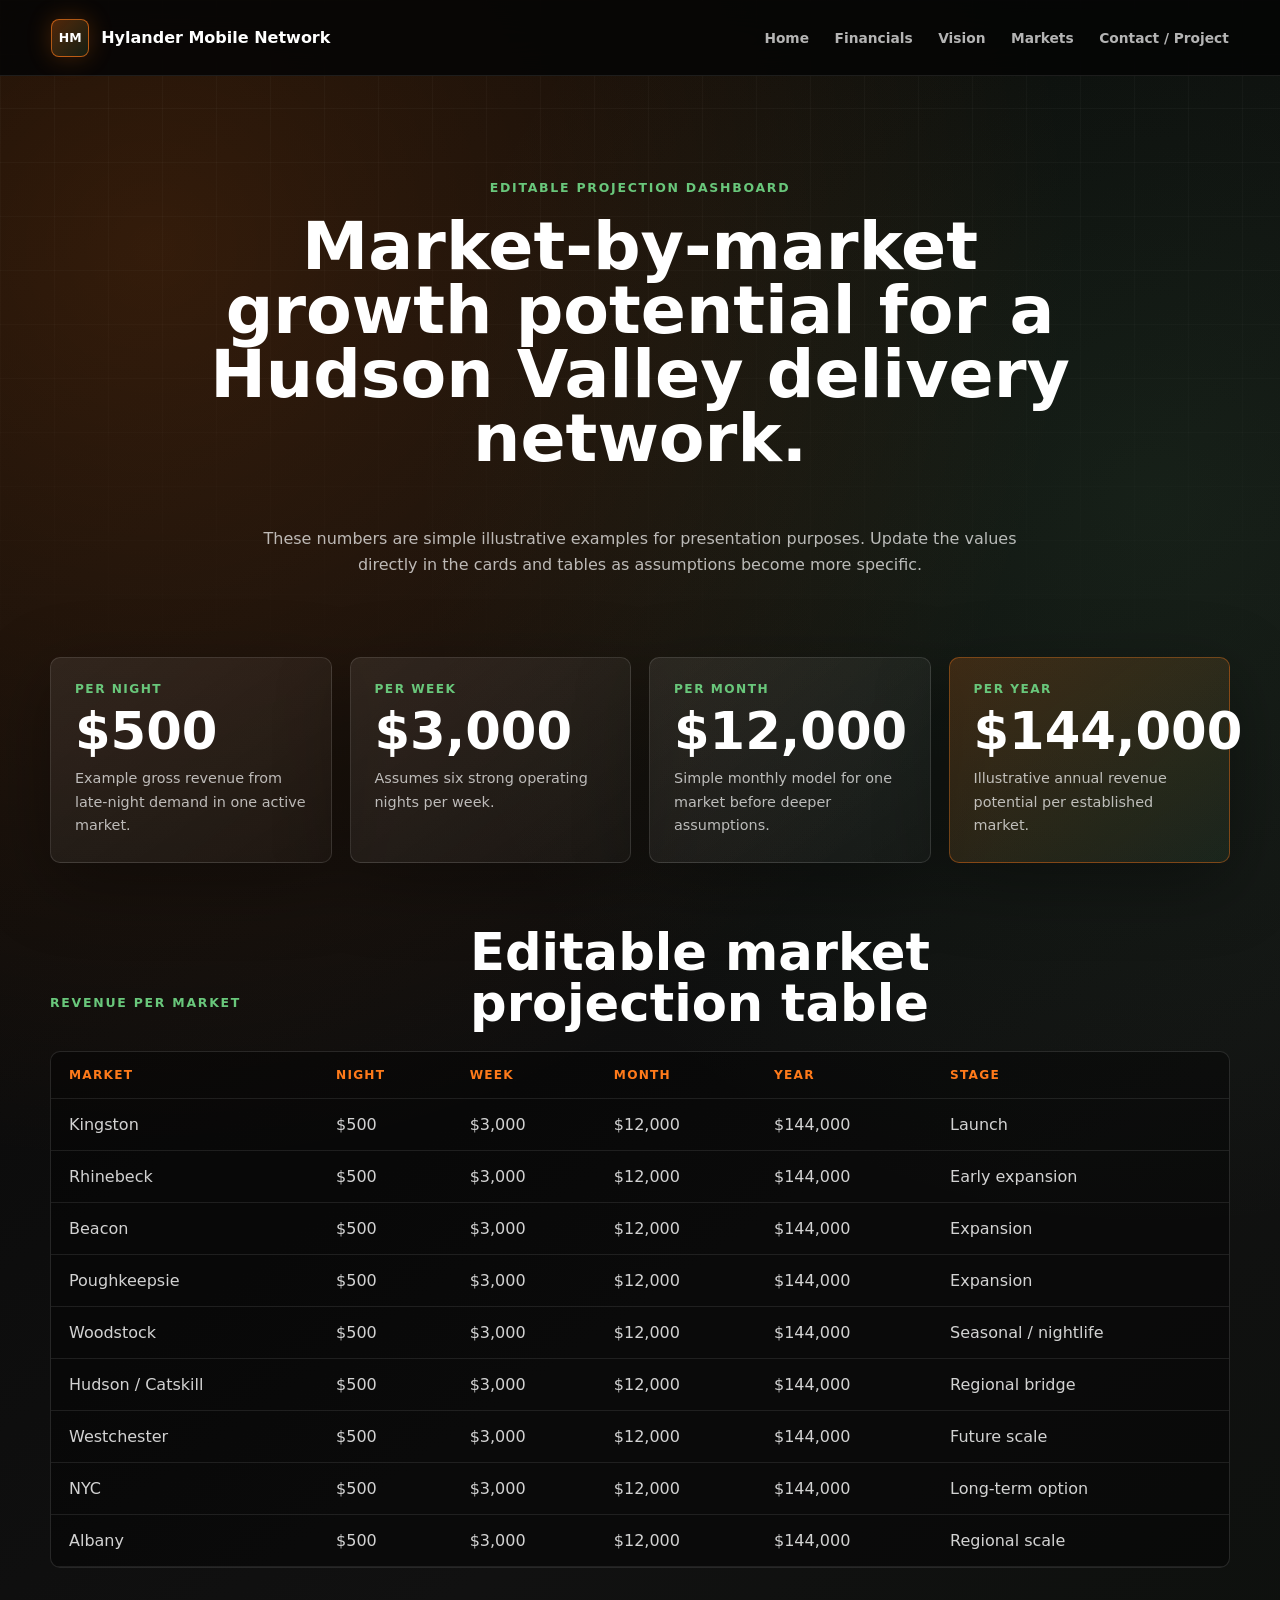
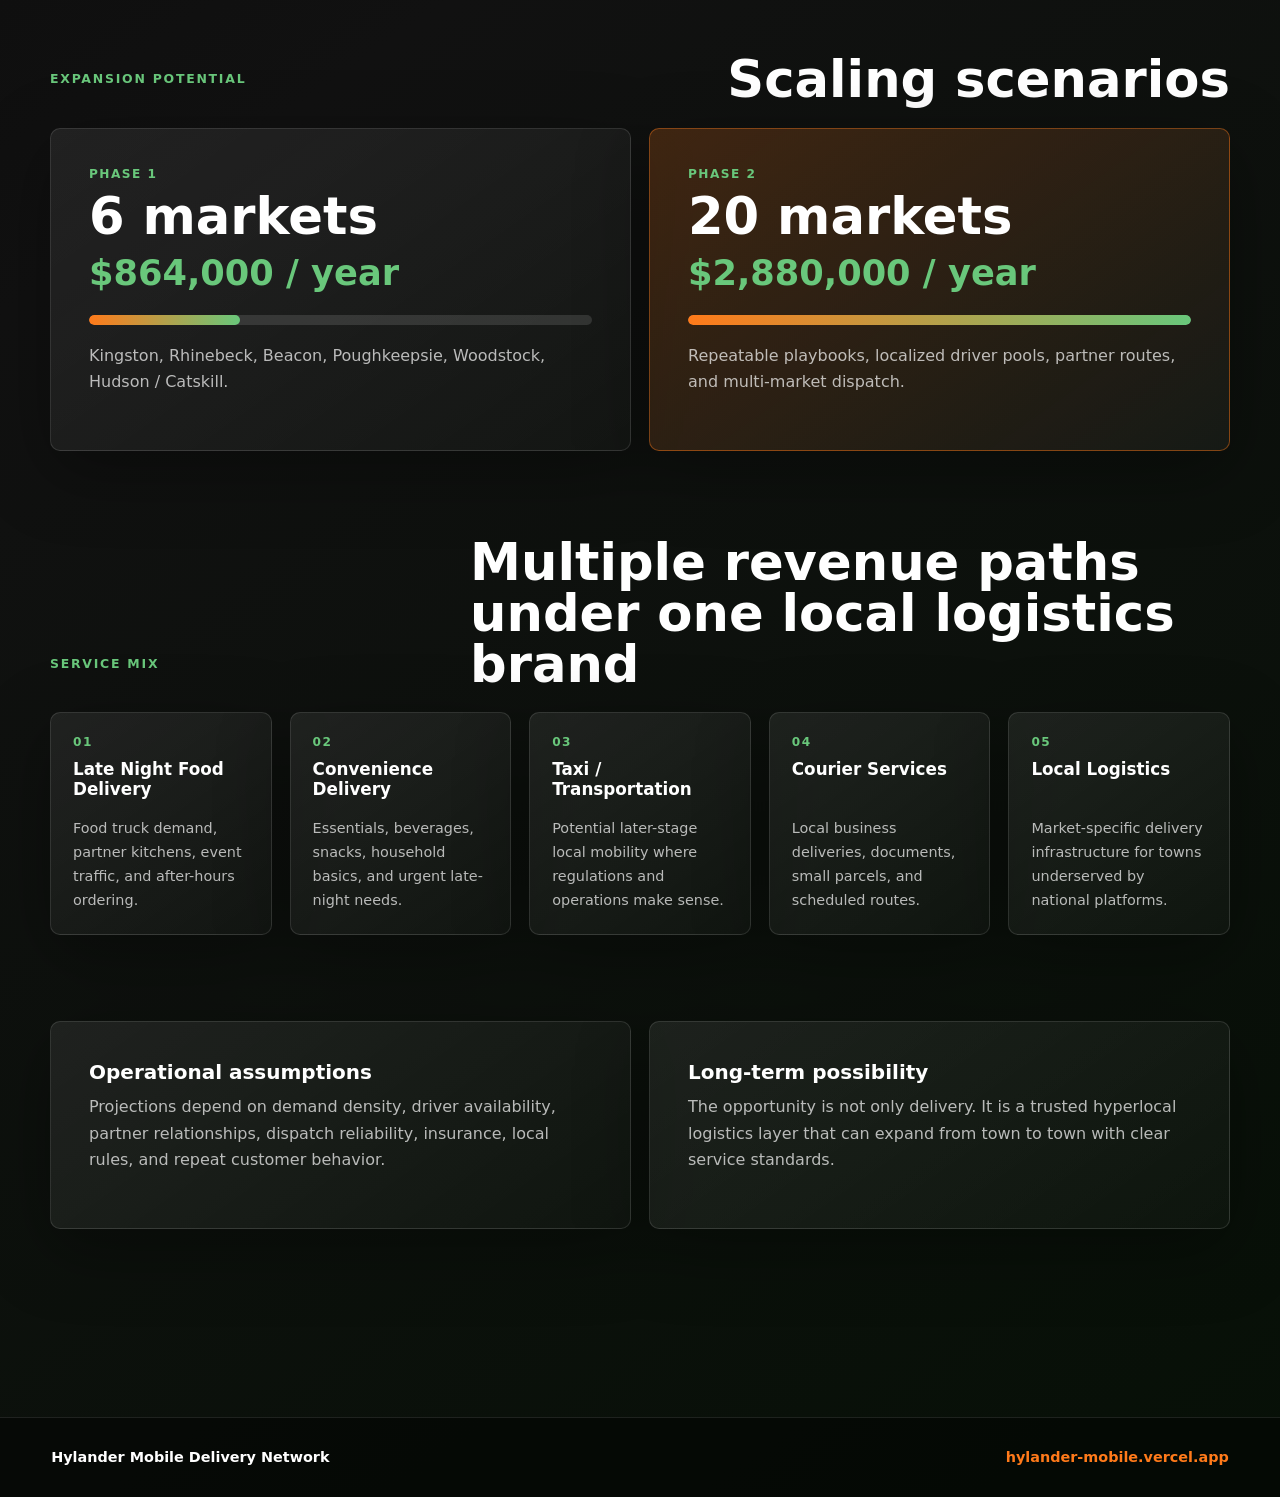
==== financials.html @ 1e16a2a3 "Add financials presentation site" ====
<!DOCTYPE html>
<html lang="en">
  <head>
    <meta charset="UTF-8" />
    <meta name="viewport" content="width=device-width, initial-scale=1.0" />
    <title>Financials | Hylander Mobile Delivery Network</title>
    <link rel="stylesheet" href="style.css" />
  </head>
  <body>
    <header class="site-nav">
      <a class="nav-logo" href="index.html" aria-label="Hylander Mobile Delivery Network home">
        <span class="logo-mark">HM</span>
        <span>Hylander Mobile Network</span>
      </a>

      <nav class="nav-links" aria-label="Primary navigation">
        <a href="index.html">Home</a>
        <a href="financials.html">Financials</a>
        <a href="index.html#vision">Vision</a>
        <a href="index.html#markets">Markets</a>
        <a href="index.html#project">Contact / Project</a>
      </nav>
    </header>

    <main class="financial-page">
      <section class="financial-hero">
        <p class="eyebrow">Editable Projection Dashboard</p>
        <h1>Market-by-market growth potential for a Hudson Valley delivery network.</h1>
        <p>
          These numbers are simple illustrative examples for presentation purposes. Update the values
          directly in the cards and tables as assumptions become more specific.
        </p>
      </section>

      <section class="metric-grid" aria-label="Core revenue assumptions">
        <article class="metric-card">
          <span>Per Night</span>
          <strong data-count="500">$500</strong>
          <p>Example gross revenue from late-night demand in one active market.</p>
        </article>
        <article class="metric-card">
          <span>Per Week</span>
          <strong data-count="3000">$3,000</strong>
          <p>Assumes six strong operating nights per week.</p>
        </article>
        <article class="metric-card">
          <span>Per Month</span>
          <strong data-count="12000">$12,000</strong>
          <p>Simple monthly model for one market before deeper assumptions.</p>
        </article>
        <article class="metric-card accent">
          <span>Per Year</span>
          <strong data-count="144000">$144,000</strong>
          <p>Illustrative annual revenue potential per established market.</p>
        </article>
      </section>

      <section class="dashboard-section">
        <div class="section-heading">
          <p class="section-kicker">Revenue Per Market</p>
          <h2>Editable market projection table</h2>
        </div>

        <div class="table-wrap">
          <table>
            <thead>
              <tr>
                <th>Market</th>
                <th>Night</th>
                <th>Week</th>
                <th>Month</th>
                <th>Year</th>
                <th>Stage</th>
              </tr>
            </thead>
            <tbody>
              <tr><td>Kingston</td><td>$500</td><td>$3,000</td><td>$12,000</td><td>$144,000</td><td>Launch</td></tr>
              <tr><td>Rhinebeck</td><td>$500</td><td>$3,000</td><td>$12,000</td><td>$144,000</td><td>Early expansion</td></tr>
              <tr><td>Beacon</td><td>$500</td><td>$3,000</td><td>$12,000</td><td>$144,000</td><td>Expansion</td></tr>
              <tr><td>Poughkeepsie</td><td>$500</td><td>$3,000</td><td>$12,000</td><td>$144,000</td><td>Expansion</td></tr>
              <tr><td>Woodstock</td><td>$500</td><td>$3,000</td><td>$12,000</td><td>$144,000</td><td>Seasonal / nightlife</td></tr>
              <tr><td>Hudson / Catskill</td><td>$500</td><td>$3,000</td><td>$12,000</td><td>$144,000</td><td>Regional bridge</td></tr>
              <tr><td>Westchester</td><td>$500</td><td>$3,000</td><td>$12,000</td><td>$144,000</td><td>Future scale</td></tr>
              <tr><td>NYC</td><td>$500</td><td>$3,000</td><td>$12,000</td><td>$144,000</td><td>Long-term option</td></tr>
              <tr><td>Albany</td><td>$500</td><td>$3,000</td><td>$12,000</td><td>$144,000</td><td>Regional scale</td></tr>
            </tbody>
          </table>
        </div>
      </section>

      <section class="dashboard-section">
        <div class="section-heading">
          <p class="section-kicker">Expansion Potential</p>
          <h2>Scaling scenarios</h2>
        </div>

        <div class="scenario-grid">
          <article class="scenario-card">
            <span>Phase 1</span>
            <h3>6 markets</h3>
            <strong>$864,000 / year</strong>
            <div class="bar"><span style="width: 30%"></span></div>
            <p>Kingston, Rhinebeck, Beacon, Poughkeepsie, Woodstock, Hudson / Catskill.</p>
          </article>
          <article class="scenario-card featured">
            <span>Phase 2</span>
            <h3>20 markets</h3>
            <strong>$2,880,000 / year</strong>
            <div class="bar"><span style="width: 100%"></span></div>
            <p>Repeatable playbooks, localized driver pools, partner routes, and multi-market dispatch.</p>
          </article>
        </div>
      </section>

      <section class="dashboard-section service-section">
        <div class="section-heading">
          <p class="section-kicker">Service Mix</p>
          <h2>Multiple revenue paths under one local logistics brand</h2>
        </div>

        <div class="service-grid">
          <article><span>01</span><strong>Late Night Food Delivery</strong><p>Food truck demand, partner kitchens, event traffic, and after-hours ordering.</p></article>
          <article><span>02</span><strong>Convenience Delivery</strong><p>Essentials, beverages, snacks, household basics, and urgent late-night needs.</p></article>
          <article><span>03</span><strong>Taxi / Transportation</strong><p>Potential later-stage local mobility where regulations and operations make sense.</p></article>
          <article><span>04</span><strong>Courier Services</strong><p>Local business deliveries, documents, small parcels, and scheduled routes.</p></article>
          <article><span>05</span><strong>Local Logistics</strong><p>Market-specific delivery infrastructure for towns underserved by national platforms.</p></article>
        </div>
      </section>

      <section class="dashboard-section assumption-grid">
        <article class="story-card">
          <h3>Operational assumptions</h3>
          <p>
            Projections depend on demand density, driver availability, partner relationships,
            dispatch reliability, insurance, local rules, and repeat customer behavior.
          </p>
        </article>
        <article class="story-card">
          <h3>Long-term possibility</h3>
          <p>
            The opportunity is not only delivery. It is a trusted hyperlocal logistics layer
            that can expand from town to town with clear service standards.
          </p>
        </article>
      </section>
    </main>

    <footer class="site-footer">
      <span>Hylander Mobile Delivery Network</span>
      <a href="https://hylander-mobile.vercel.app/">hylander-mobile.vercel.app</a>
    </footer>

    <script src="script.js"></script>
  </body>
</html>
---- style.css ----
:root {
  --bg: #050505;
  --surface: rgba(14, 14, 14, 0.78);
  --surface-strong: rgba(8, 8, 8, 0.94);
  --text: #ffffff;
  --muted: rgba(255, 255, 255, 0.7);
  --faint: rgba(255, 255, 255, 0.12);
  --orange: #ff7a1a;
  --orange-soft: rgba(255, 122, 26, 0.24);
  --green: #69c77b;
  --shadow: 0 24px 90px rgba(0, 0, 0, 0.6);
  font-family: Inter, ui-sans-serif, system-ui, -apple-system, BlinkMacSystemFont, "Segoe UI", sans-serif;
}

* {
  box-sizing: border-box;
}

html {
  scroll-behavior: smooth;
}

body {
  min-height: 100%;
  margin: 0;
  background:
    radial-gradient(circle at 12% 8%, rgba(255, 122, 26, 0.18), transparent 30%),
    radial-gradient(circle at 90% 16%, rgba(105, 199, 123, 0.1), transparent 26%),
    linear-gradient(145deg, #050505 0%, #111111 48%, #071007 100%);
  color: var(--text);
}

body::before {
  position: fixed;
  inset: 0;
  z-index: -1;
  content: "";
  pointer-events: none;
  background-image: linear-gradient(rgba(255, 255, 255, 0.035) 1px, transparent 1px),
    linear-gradient(90deg, rgba(255, 255, 255, 0.03) 1px, transparent 1px);
  background-size: 54px 54px;
  mask-image: linear-gradient(to bottom, black, transparent 86%);
}

a {
  color: inherit;
  text-decoration: none;
}

button {
  font: inherit;
}

.site-nav {
  position: sticky;
  top: 0;
  z-index: 20;
  display: flex;
  align-items: center;
  justify-content: space-between;
  gap: 24px;
  min-height: 76px;
  padding: 0 clamp(16px, 4vw, 54px);
  border-bottom: 1px solid rgba(255, 255, 255, 0.09);
  background: rgba(5, 5, 5, 0.88);
  backdrop-filter: blur(18px);
}

.nav-logo {
  display: inline-flex;
  align-items: center;
  gap: 12px;
  color: var(--text);
  font-weight: 900;
  letter-spacing: 0;
}

.logo-mark {
  display: grid;
  place-items: center;
  width: 38px;
  height: 38px;
  border: 1px solid rgba(255, 122, 26, 0.65);
  border-radius: 8px;
  background: linear-gradient(135deg, rgba(255, 122, 26, 0.3), rgba(105, 199, 123, 0.12));
  box-shadow: 0 0 24px var(--orange-soft);
  font-size: 0.78rem;
}

.nav-links {
  display: flex;
  align-items: center;
  justify-content: flex-end;
  gap: clamp(12px, 2vw, 26px);
  color: var(--muted);
  font-size: 0.86rem;
  font-weight: 800;
}

.nav-links a {
  transition: color 160ms ease;
}

.nav-links a:hover {
  color: var(--orange);
}

.deck-hero {
  position: relative;
  height: calc(100vh - 76px);
  min-height: 620px;
  overflow: hidden;
}

.intro-screen,
.presentation {
  position: absolute;
  inset: 0;
}

.intro-screen {
  z-index: 5;
  display: grid;
  place-items: center;
  padding: 32px;
  background:
    linear-gradient(rgba(0, 0, 0, 0.43), rgba(0, 0, 0, 0.76)),
    radial-gradient(circle at 50% 25%, rgba(255, 122, 26, 0.28), transparent 38%),
    var(--bg);
  opacity: 1;
  transition: opacity 280ms ease, visibility 280ms ease;
}

.intro-screen.is-hidden {
  visibility: hidden;
  opacity: 0;
  pointer-events: none;
}

.intro-content,
.financial-hero {
  width: min(980px, 100%);
  text-align: center;
}

.eyebrow,
.section-kicker {
  margin: 0 0 16px;
  color: var(--green);
  font-size: 0.78rem;
  font-weight: 900;
  letter-spacing: 0.14em;
  text-transform: uppercase;
}

h1,
h2,
h3,
p {
  margin-top: 0;
}

h1 {
  max-width: 940px;
  margin-right: auto;
  margin-left: auto;
  font-size: clamp(2.7rem, 6.4vw, 6.25rem);
  line-height: 0.96;
  letter-spacing: 0;
}

h2 {
  margin-bottom: 18px;
  font-size: clamp(2rem, 4vw, 4rem);
  line-height: 1;
  letter-spacing: 0;
}

h3 {
  margin-bottom: 10px;
  font-size: 1.25rem;
}

p {
  color: var(--muted);
  line-height: 1.65;
}

.subtitle {
  margin: 24px auto 34px;
  font-size: clamp(1.05rem, 2.2vw, 1.55rem);
  font-weight: 700;
}

.primary-action,
.control-button,
.nav-button {
  border: 1px solid rgba(255, 122, 26, 0.62);
  background: rgba(255, 122, 26, 0.14);
  color: var(--text);
  cursor: pointer;
  box-shadow: 0 0 28px var(--orange-soft);
  transition: transform 160ms ease, border-color 160ms ease, background 160ms ease;
}

.primary-action:hover,
.control-button:hover,
.nav-button:hover,
.dot:hover {
  transform: translateY(-1px);
  border-color: var(--orange);
  background: rgba(255, 122, 26, 0.22);
}

.primary-action {
  display: inline-flex;
  align-items: center;
  justify-content: center;
  min-height: 52px;
  padding: 0 24px;
  border-radius: 8px;
  font-weight: 900;
  text-transform: uppercase;
  letter-spacing: 0.08em;
}

.presentation {
  display: grid;
  grid-template-rows: 58px minmax(0, 1fr) 84px;
  padding: 0 clamp(14px, 3vw, 34px);
}

.deck-statusbar,
.deck-footer {
  z-index: 2;
  display: flex;
  align-items: center;
  gap: 16px;
}

.deck-statusbar {
  justify-content: space-between;
}

.slide-count,
.deck-footer p {
  margin: 0;
  color: var(--muted);
  font-size: 0.86rem;
}

.controls {
  display: flex;
  gap: 10px;
}

.control-button {
  min-height: 36px;
  padding: 0 13px;
  border-radius: 7px;
  font-size: 0.8rem;
  font-weight: 850;
}

.slide-frame {
  display: grid;
  place-items: center;
  width: 100%;
  height: 100%;
  min-height: 0;
  margin: 0;
  padding: 14px 70px;
}

.slide-frame img {
  display: block;
  max-width: 100%;
  max-height: 100%;
  object-fit: contain;
  border: 1px solid rgba(255, 255, 255, 0.14);
  border-radius: 10px;
  background: #000000;
  box-shadow: var(--shadow);
  opacity: 1;
  transition: opacity 180ms ease;
}

.slide-frame img.is-fading {
  opacity: 0;
}

.nav-button {
  position: absolute;
  top: 50%;
  z-index: 3;
  display: grid;
  place-items: center;
  width: 54px;
  height: 54px;
  padding: 0;
  border-radius: 50%;
  background: var(--surface);
  transform: translateY(-50%);
}

.nav-button:hover {
  transform: translateY(calc(-50% - 1px));
}

.nav-button:disabled {
  opacity: 0.36;
  cursor: default;
  transform: translateY(-50%);
}

.nav-button span {
  display: grid;
  place-items: center;
  width: 100%;
  height: 100%;
  padding-bottom: 4px;
  font-family: Georgia, "Times New Roman", serif;
  font-size: 2.8rem;
  line-height: 1;
}

.nav-prev {
  left: clamp(14px, 3vw, 34px);
}

.nav-next {
  right: clamp(14px, 3vw, 34px);
}

.dot-strip {
  display: flex;
  max-width: calc(100vw - 32px);
  gap: 8px;
  padding: 8px 10px;
  overflow-x: auto;
  border: 1px solid rgba(255, 255, 255, 0.13);
  border-radius: 999px;
  background: var(--surface-strong);
}

.dot {
  width: 9px;
  height: 9px;
  flex: 0 0 auto;
  padding: 0;
  border: 1px solid rgba(255, 255, 255, 0.35);
  border-radius: 50%;
  background: rgba(255, 255, 255, 0.28);
  cursor: pointer;
}

.dot.is-active {
  width: 24px;
  border-color: var(--orange);
  border-radius: 999px;
  background: var(--orange);
  box-shadow: 0 0 18px var(--orange-soft);
}

.deck-footer {
  flex-direction: column;
  justify-content: center;
  text-align: center;
}

.progress-track {
  position: absolute;
  left: 0;
  right: 0;
  bottom: 0;
  height: 5px;
  background: rgba(255, 255, 255, 0.12);
}

.progress-bar {
  width: 0;
  height: 100%;
  background: linear-gradient(90deg, var(--orange), var(--green));
  box-shadow: 0 0 18px rgba(255, 122, 26, 0.55);
  transition: width 220ms ease;
}

.content-section,
.financial-page {
  width: min(1180px, calc(100% - 32px));
  margin: 0 auto;
}

.content-section {
  padding: clamp(72px, 10vw, 130px) 0;
  border-bottom: 1px solid rgba(255, 255, 255, 0.08);
  scroll-margin-top: 90px;
}

.split-layout {
  display: grid;
  grid-template-columns: minmax(0, 1.15fr) minmax(280px, 0.85fr);
  gap: clamp(24px, 5vw, 72px);
  align-items: center;
}

.story-card,
.metric-card,
.scenario-card,
.service-grid article {
  border: 1px solid rgba(255, 255, 255, 0.12);
  border-radius: 10px;
  background: linear-gradient(145deg, rgba(255, 255, 255, 0.075), rgba(255, 255, 255, 0.025));
  box-shadow: 0 20px 70px rgba(0, 0, 0, 0.35);
}

.story-card {
  padding: clamp(22px, 4vw, 38px);
}

.market-pills {
  display: flex;
  flex-wrap: wrap;
  gap: 12px;
  margin-top: 30px;
}

.market-pills span {
  padding: 12px 16px;
  border: 1px solid rgba(255, 122, 26, 0.3);
  border-radius: 999px;
  background: rgba(255, 122, 26, 0.09);
  color: rgba(255, 255, 255, 0.9);
  font-weight: 800;
}

.site-footer {
  display: flex;
  align-items: center;
  justify-content: space-between;
  gap: 18px;
  min-height: 80px;
  padding: 0 clamp(16px, 4vw, 54px);
  border-top: 1px solid rgba(255, 255, 255, 0.1);
  background: rgba(0, 0, 0, 0.42);
  color: var(--muted);
  font-size: 0.9rem;
}

.site-footer span {
  color: var(--text);
  font-weight: 900;
}

.site-footer a {
  color: var(--orange);
  font-weight: 850;
}

.financial-page {
  padding: clamp(58px, 8vw, 104px) 0;
}

.financial-hero {
  margin: 0 auto clamp(42px, 7vw, 78px);
}

.financial-hero h1 {
  font-size: clamp(2.35rem, 5.2vw, 5.4rem);
}

.financial-hero p {
  max-width: 760px;
  margin-right: auto;
  margin-left: auto;
}

.metric-grid,
.scenario-grid,
.service-grid,
.assumption-grid {
  display: grid;
  gap: 18px;
}

.metric-grid {
  grid-template-columns: repeat(4, minmax(0, 1fr));
  margin-bottom: 64px;
}

.metric-card {
  padding: 24px;
}

.metric-card span,
.scenario-card span,
.service-grid span {
  display: block;
  margin-bottom: 10px;
  color: var(--green);
  font-size: 0.76rem;
  font-weight: 900;
  letter-spacing: 0.12em;
  text-transform: uppercase;
}

.metric-card strong {
  display: block;
  margin-bottom: 10px;
  color: var(--text);
  font-size: clamp(2rem, 4vw, 3.35rem);
  line-height: 1;
}

.metric-card.accent {
  border-color: rgba(255, 122, 26, 0.38);
  background: linear-gradient(145deg, rgba(255, 122, 26, 0.18), rgba(105, 199, 123, 0.07));
}

.dashboard-section {
  margin-bottom: clamp(54px, 8vw, 86px);
}

.section-heading {
  display: flex;
  align-items: end;
  justify-content: space-between;
  gap: 24px;
  margin-bottom: 22px;
}

.section-heading h2 {
  max-width: 760px;
  margin-bottom: 0;
}

.table-wrap {
  overflow-x: auto;
  border: 1px solid rgba(255, 255, 255, 0.12);
  border-radius: 10px;
  background: rgba(0, 0, 0, 0.36);
}

table {
  width: 100%;
  min-width: 820px;
  border-collapse: collapse;
}

th,
td {
  padding: 16px 18px;
  border-bottom: 1px solid rgba(255, 255, 255, 0.09);
  text-align: left;
}

th {
  color: var(--orange);
  font-size: 0.76rem;
  letter-spacing: 0.1em;
  text-transform: uppercase;
}

td {
  color: rgba(255, 255, 255, 0.82);
}

tbody tr:hover {
  background: rgba(255, 122, 26, 0.07);
}

.scenario-grid {
  grid-template-columns: repeat(2, minmax(0, 1fr));
}

.scenario-card {
  padding: clamp(24px, 4vw, 38px);
}

.scenario-card h3 {
  font-size: clamp(2rem, 4vw, 3.75rem);
  line-height: 1;
}

.scenario-card strong {
  display: block;
  margin-bottom: 22px;
  color: var(--green);
  font-size: clamp(1.35rem, 3vw, 2.2rem);
}

.scenario-card.featured {
  border-color: rgba(255, 122, 26, 0.42);
  background: linear-gradient(145deg, rgba(255, 122, 26, 0.2), rgba(255, 255, 255, 0.04));
}

.bar {
  height: 10px;
  margin-bottom: 18px;
  overflow: hidden;
  border-radius: 999px;
  background: rgba(255, 255, 255, 0.12);
}

.bar span {
  display: block;
  height: 100%;
  border-radius: inherit;
  background: linear-gradient(90deg, var(--orange), var(--green));
}

.service-grid {
  grid-template-columns: repeat(5, minmax(0, 1fr));
}

.service-grid article {
  padding: 22px;
}

.service-grid strong {
  display: block;
  min-height: 46px;
  margin-bottom: 12px;
  font-size: 1.05rem;
}

.service-grid p,
.metric-card p {
  margin-bottom: 0;
  font-size: 0.9rem;
}

.assumption-grid {
  grid-template-columns: repeat(2, minmax(0, 1fr));
}

@media (max-width: 960px) {
  .site-nav {
    align-items: flex-start;
    flex-direction: column;
    justify-content: center;
    min-height: 108px;
    padding-top: 14px;
    padding-bottom: 14px;
  }

  .nav-links {
    width: 100%;
    justify-content: flex-start;
    overflow-x: auto;
    padding-bottom: 2px;
    white-space: nowrap;
  }

  .deck-hero {
    height: calc(100vh - 108px);
  }

  .metric-grid,
  .service-grid {
    grid-template-columns: repeat(2, minmax(0, 1fr));
  }

  .split-layout,
  .scenario-grid,
  .assumption-grid {
    grid-template-columns: 1fr;
  }
}

@media (max-width: 680px) {
  .deck-hero {
    min-height: 640px;
  }

  .presentation {
    grid-template-rows: 74px minmax(0, 1fr) 112px;
    padding: 0 12px;
  }

  .deck-statusbar {
    align-items: flex-start;
    flex-direction: column;
    justify-content: center;
    gap: 8px;
  }

  .control-button {
    min-height: 32px;
    padding: 0 10px;
    font-size: 0.74rem;
  }

  .slide-frame {
    padding: 10px 0 56px;
  }

  .nav-button {
    top: auto;
    bottom: 130px;
    width: 44px;
    height: 44px;
    transform: none;
  }

  .nav-button:hover {
    transform: translateY(-1px);
  }

  .nav-button:disabled {
    transform: none;
  }

  .nav-button span {
    padding-bottom: 3px;
    font-size: 2.25rem;
  }

  .deck-footer p {
    max-width: 88vw;
    font-size: 0.72rem;
  }

  .site-footer {
    align-items: flex-start;
    flex-direction: column;
    justify-content: center;
    padding-top: 18px;
    padding-bottom: 18px;
  }

  .metric-grid,
  .service-grid {
    grid-template-columns: 1fr;
  }

  .section-heading {
    display: block;
  }
}

@media print {
  .site-nav,
  .intro-screen,
  .deck-statusbar,
  .nav-button,
  .dot-strip,
  .deck-footer,
  .progress-track,
  .site-footer {
    display: none;
  }

  body {
    background: #000000;
  }

  .deck-hero,
  .presentation {
    position: static;
    width: 100%;
    height: auto;
    min-height: 0;
    padding: 0;
  }

  .slide-frame {
    height: 100vh;
    padding: 0;
    break-after: page;
  }
}
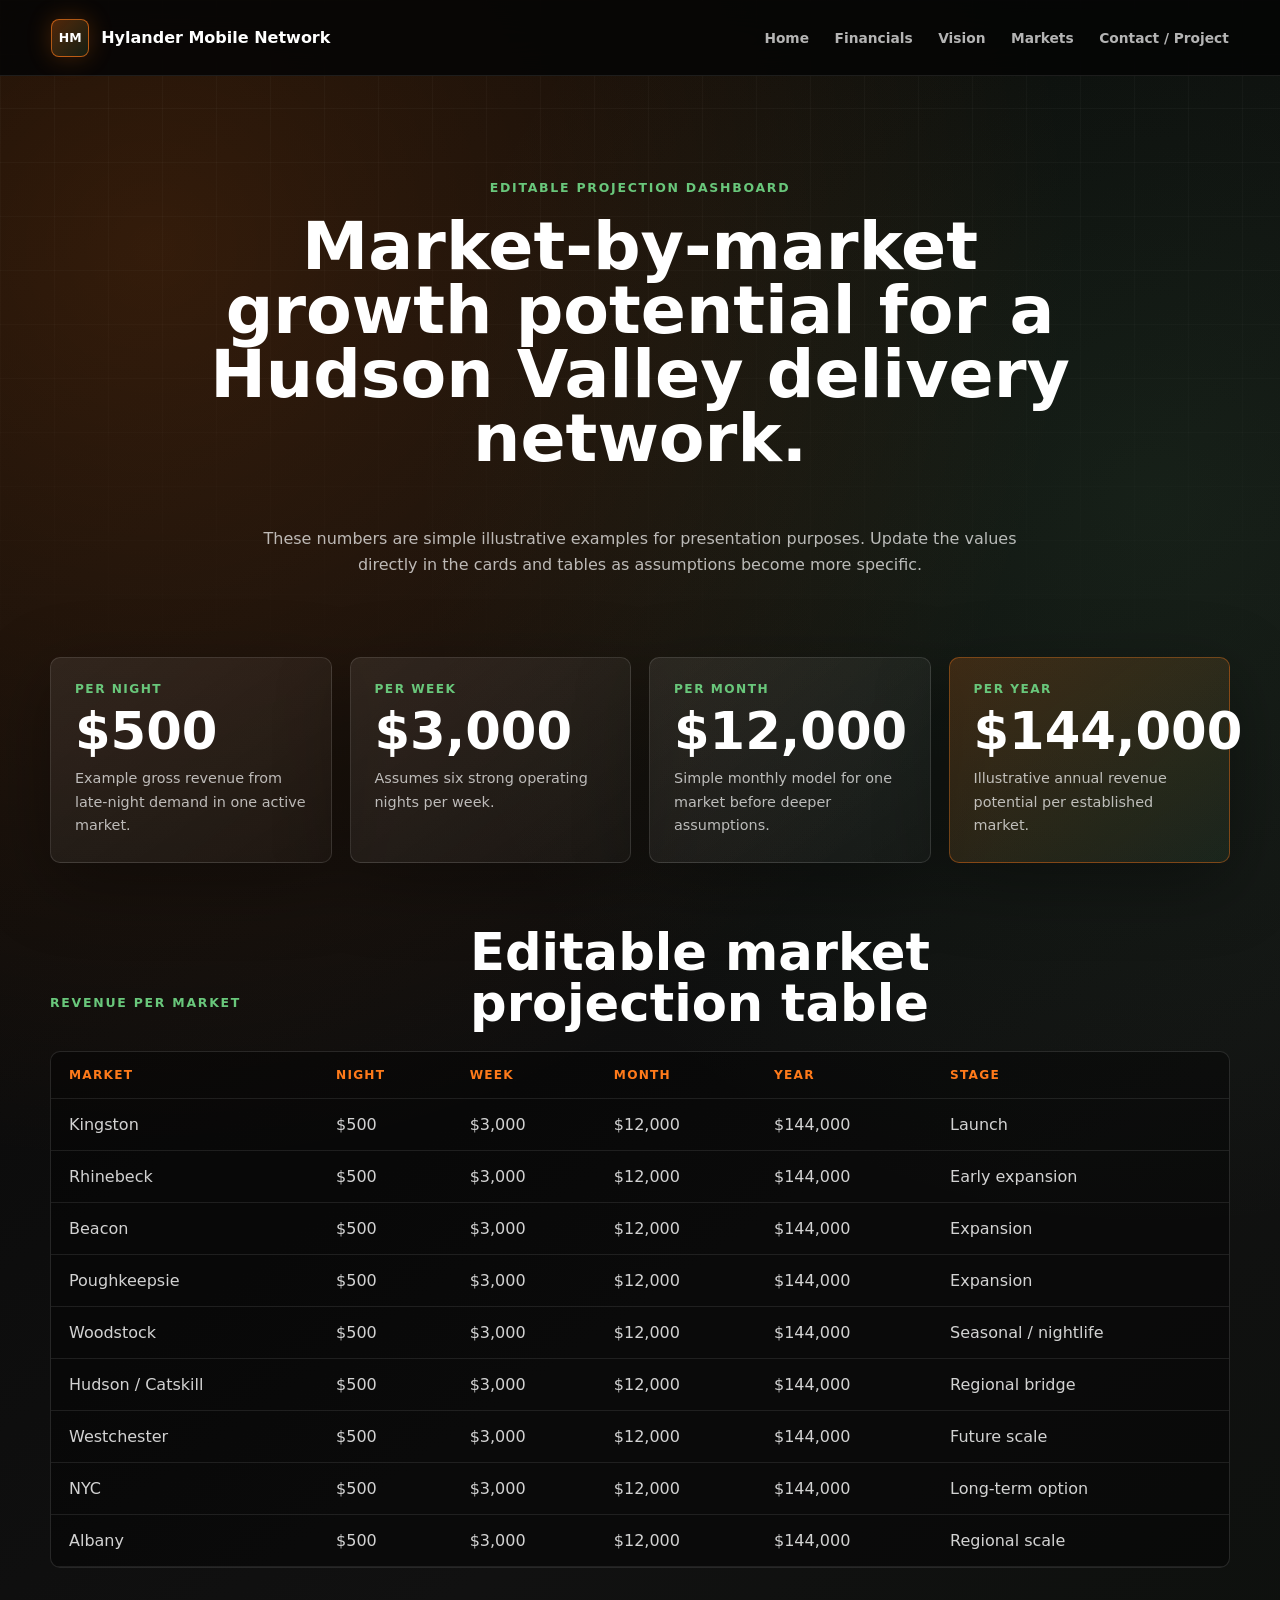
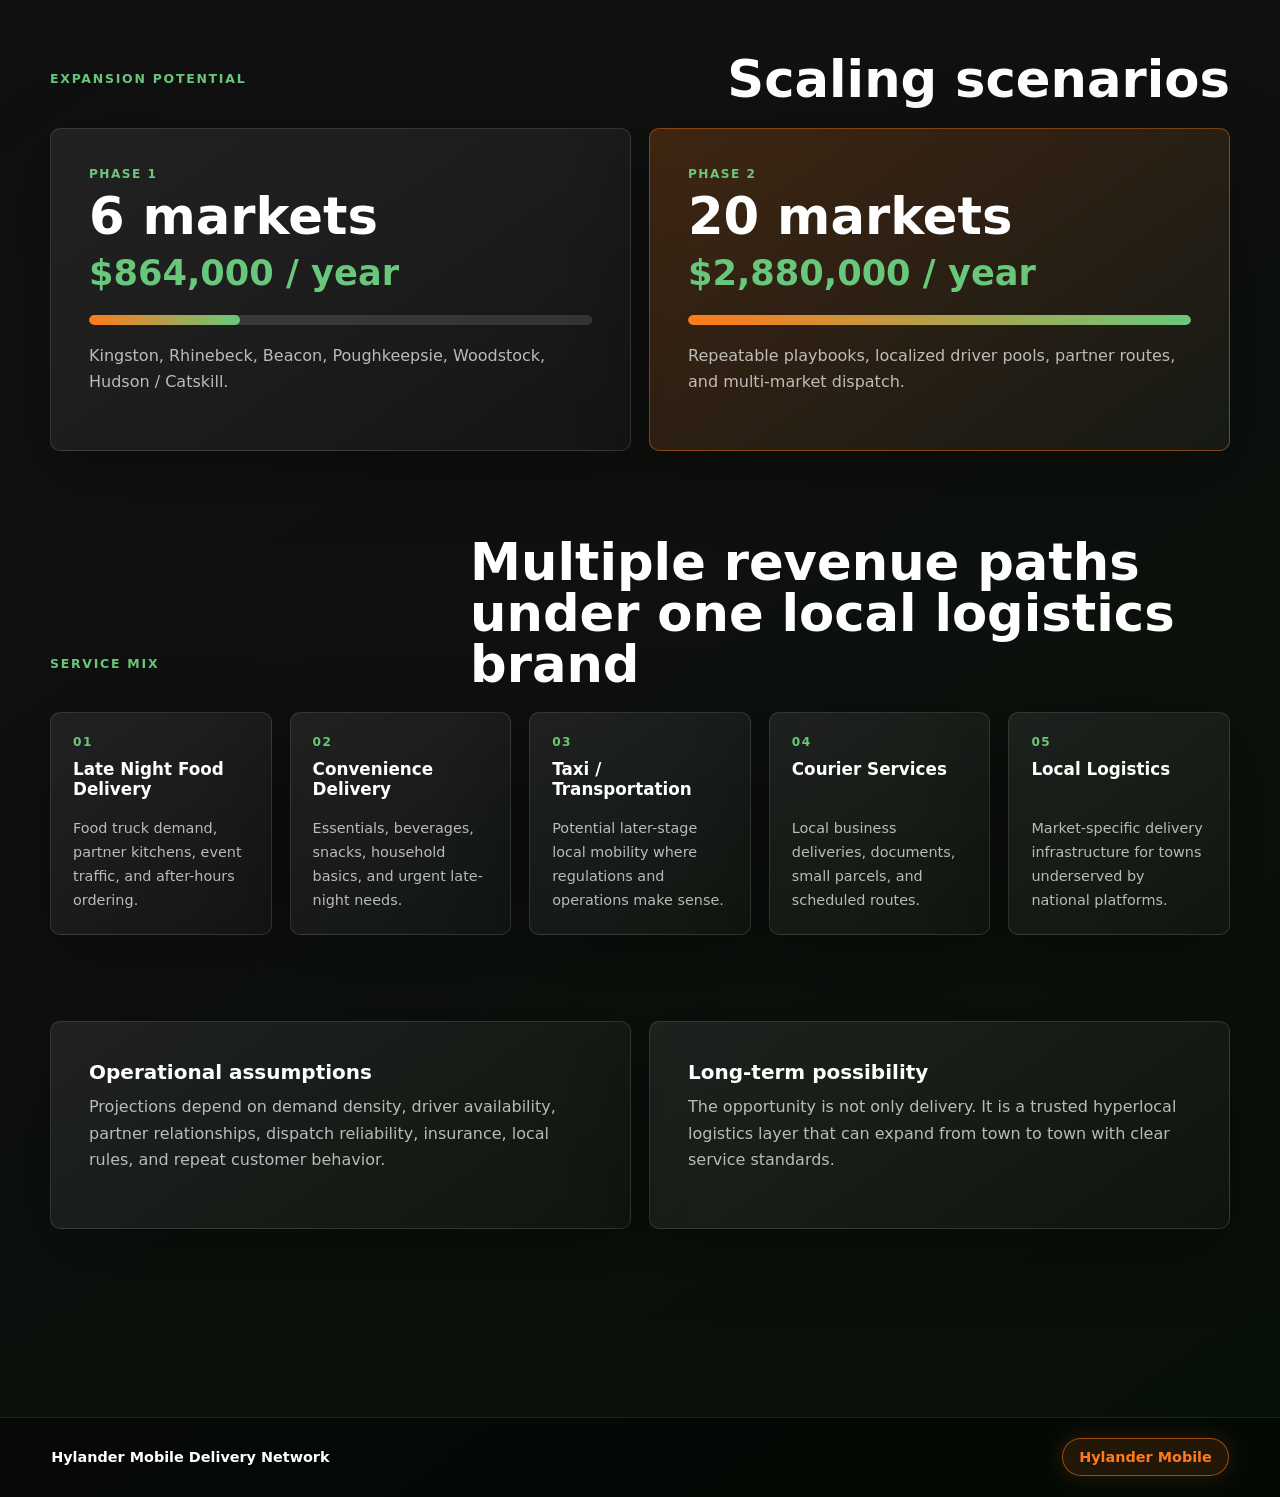
==== commit 93e6be11: "Update footer website link" ====
--- a/financials.html
+++ b/financials.html
@@ -147,7 +147,7 @@
 
     <footer class="site-footer">
       <span>Hylander Mobile Delivery Network</span>
-      <a href="https://hylander-mobile.vercel.app/">hylander-mobile.vercel.app</a>
+      <a class="footer-button" href="https://hylander-mobile.vercel.app/">Hylander Mobile</a>
     </footer>
 
     <script src="script.js"></script>
--- a/style.css
+++ b/style.css
@@ -452,9 +452,25 @@
   font-weight: 900;
 }
 
-.site-footer a {
+.footer-button {
+  display: inline-flex;
+  align-items: center;
+  justify-content: center;
+  min-height: 38px;
+  padding: 0 16px;
+  border: 1px solid rgba(255, 122, 26, 0.55);
+  border-radius: 999px;
+  background: rgba(255, 122, 26, 0.12);
   color: var(--orange);
   font-weight: 850;
+  box-shadow: 0 0 20px rgba(255, 122, 26, 0.16);
+  transition: transform 160ms ease, background 160ms ease, border-color 160ms ease;
+}
+
+.footer-button:hover {
+  transform: translateY(-1px);
+  border-color: var(--orange);
+  background: rgba(255, 122, 26, 0.2);
 }
 
 .financial-page {
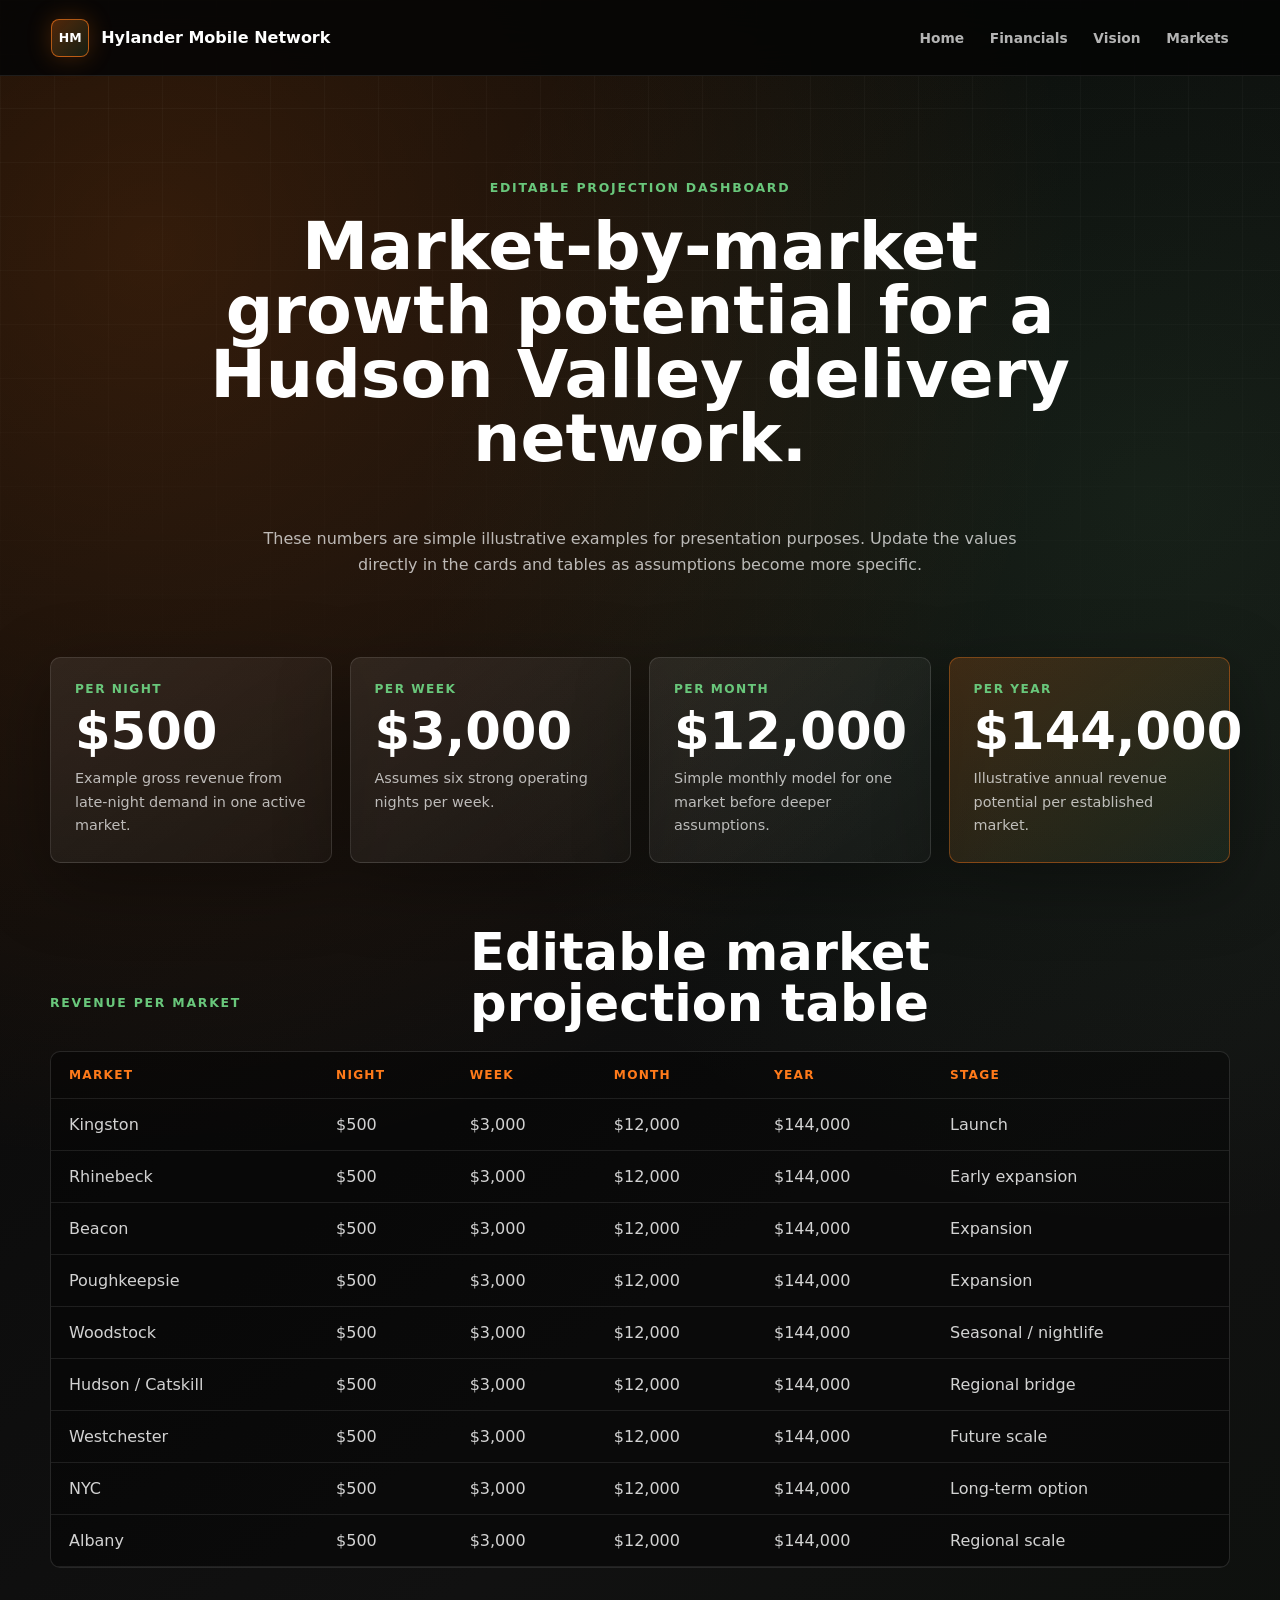
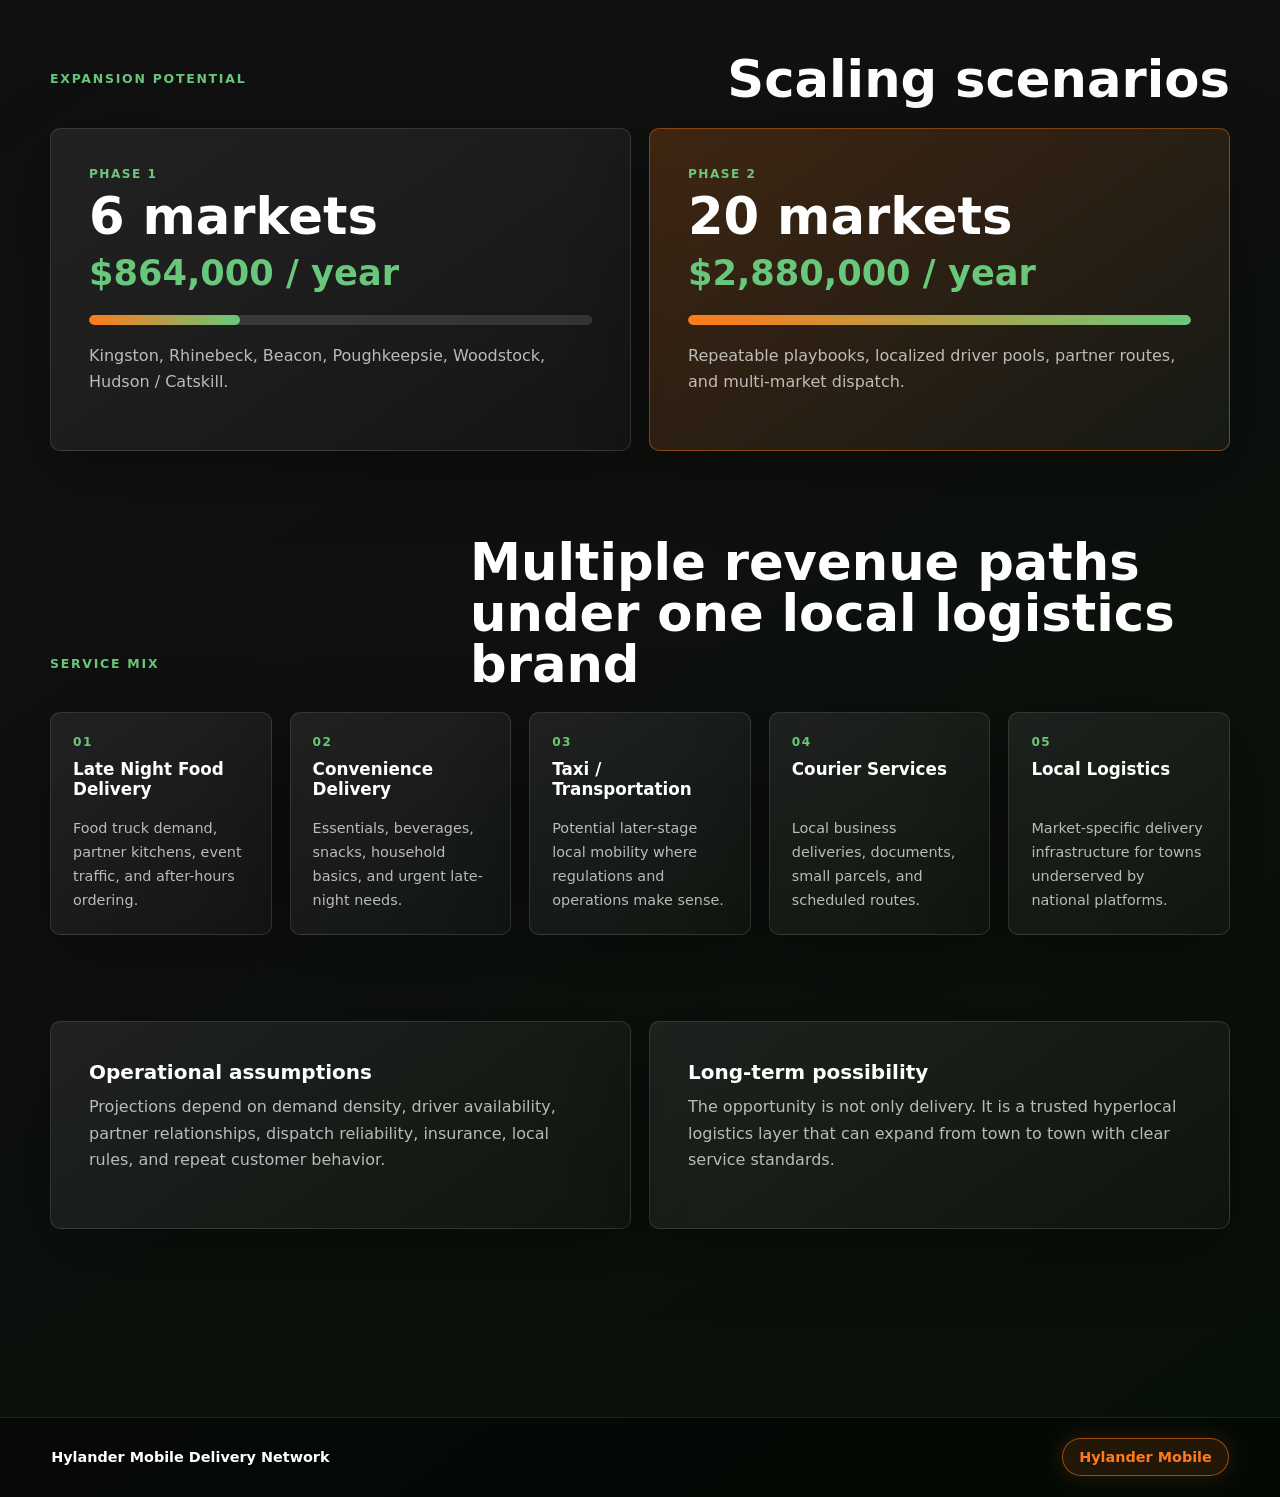
==== commit 8b4dd598: "Remove project nav link" ====
--- a/financials.html
+++ b/financials.html
@@ -18,7 +18,6 @@
         <a href="financials.html">Financials</a>
         <a href="index.html#vision">Vision</a>
         <a href="index.html#markets">Markets</a>
-        <a href="index.html#project">Contact / Project</a>
       </nav>
     </header>
 
--- a/style.css
+++ b/style.css
@@ -282,7 +282,7 @@
   background: #000000;
   box-shadow: var(--shadow);
   opacity: 1;
-  transition: opacity 180ms ease;
+  transition: opacity 260ms ease;
 }
 
 .slide-frame img.is-fading {
